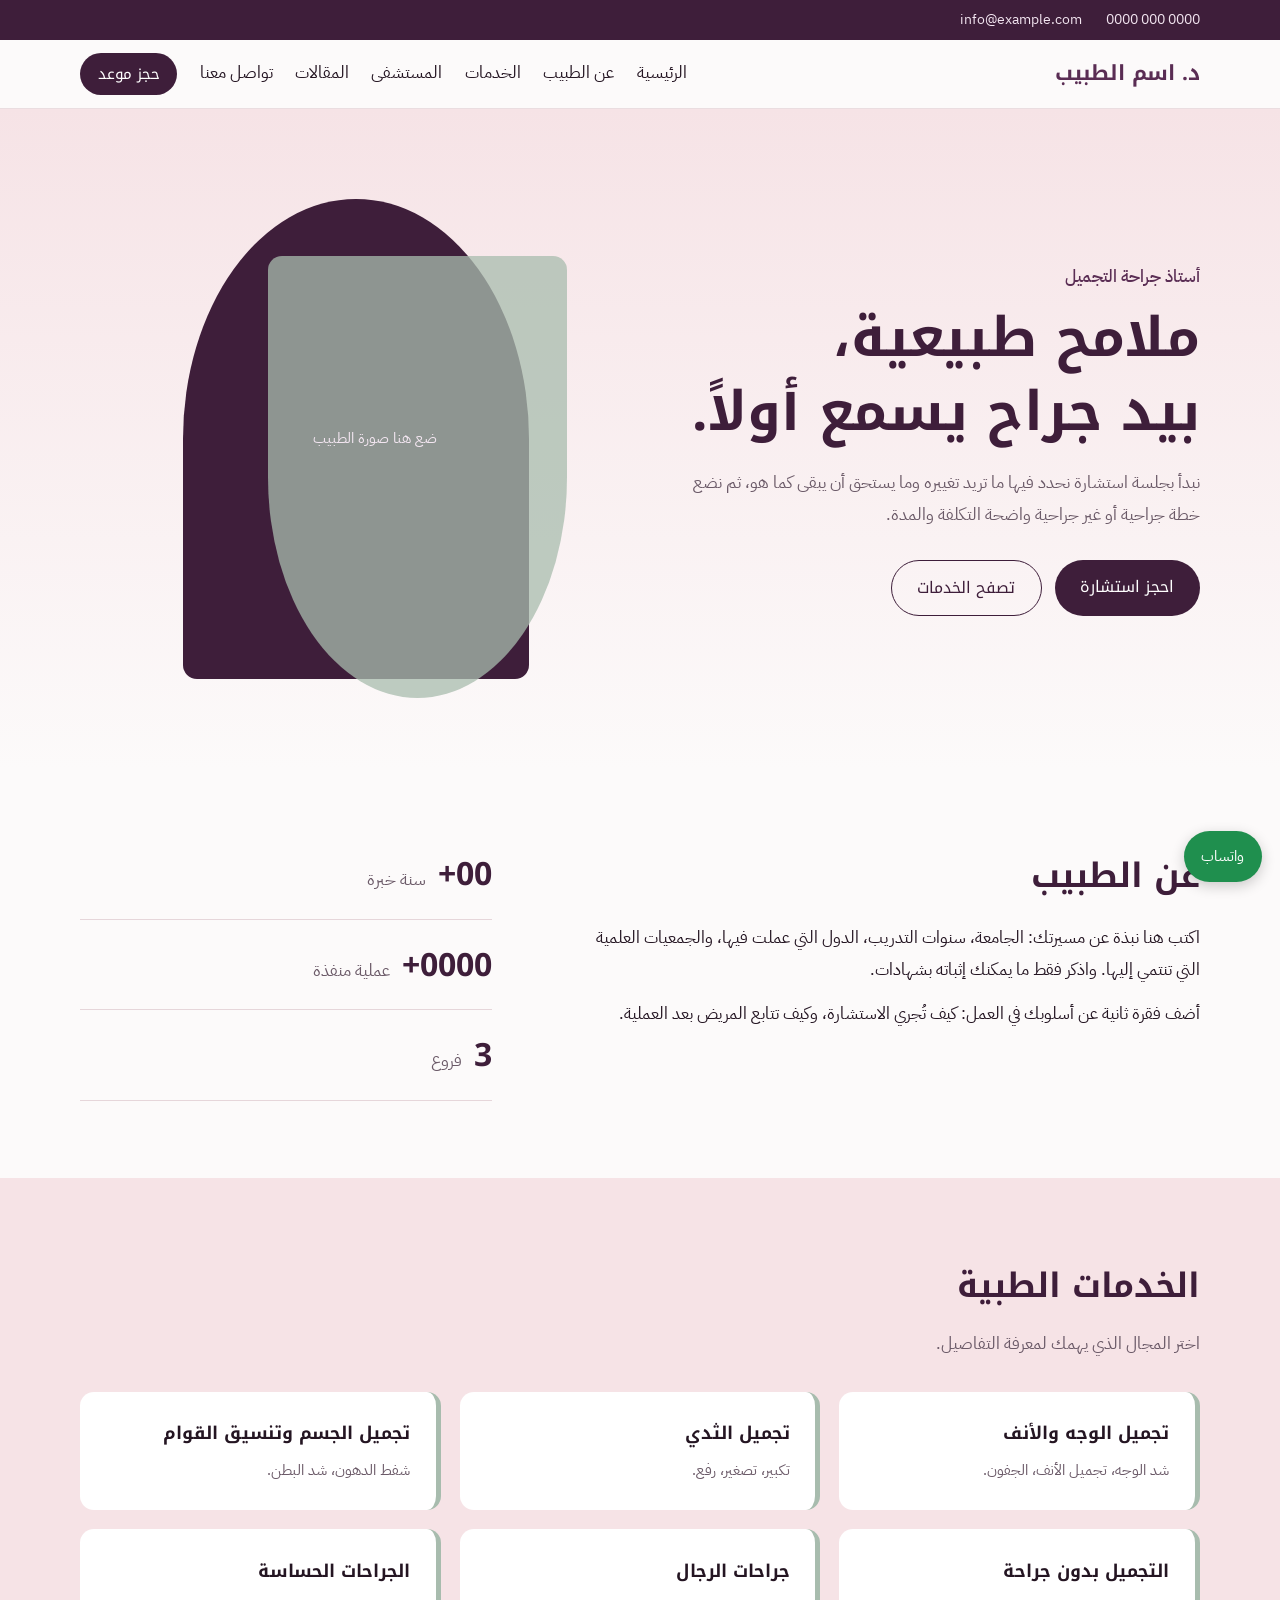
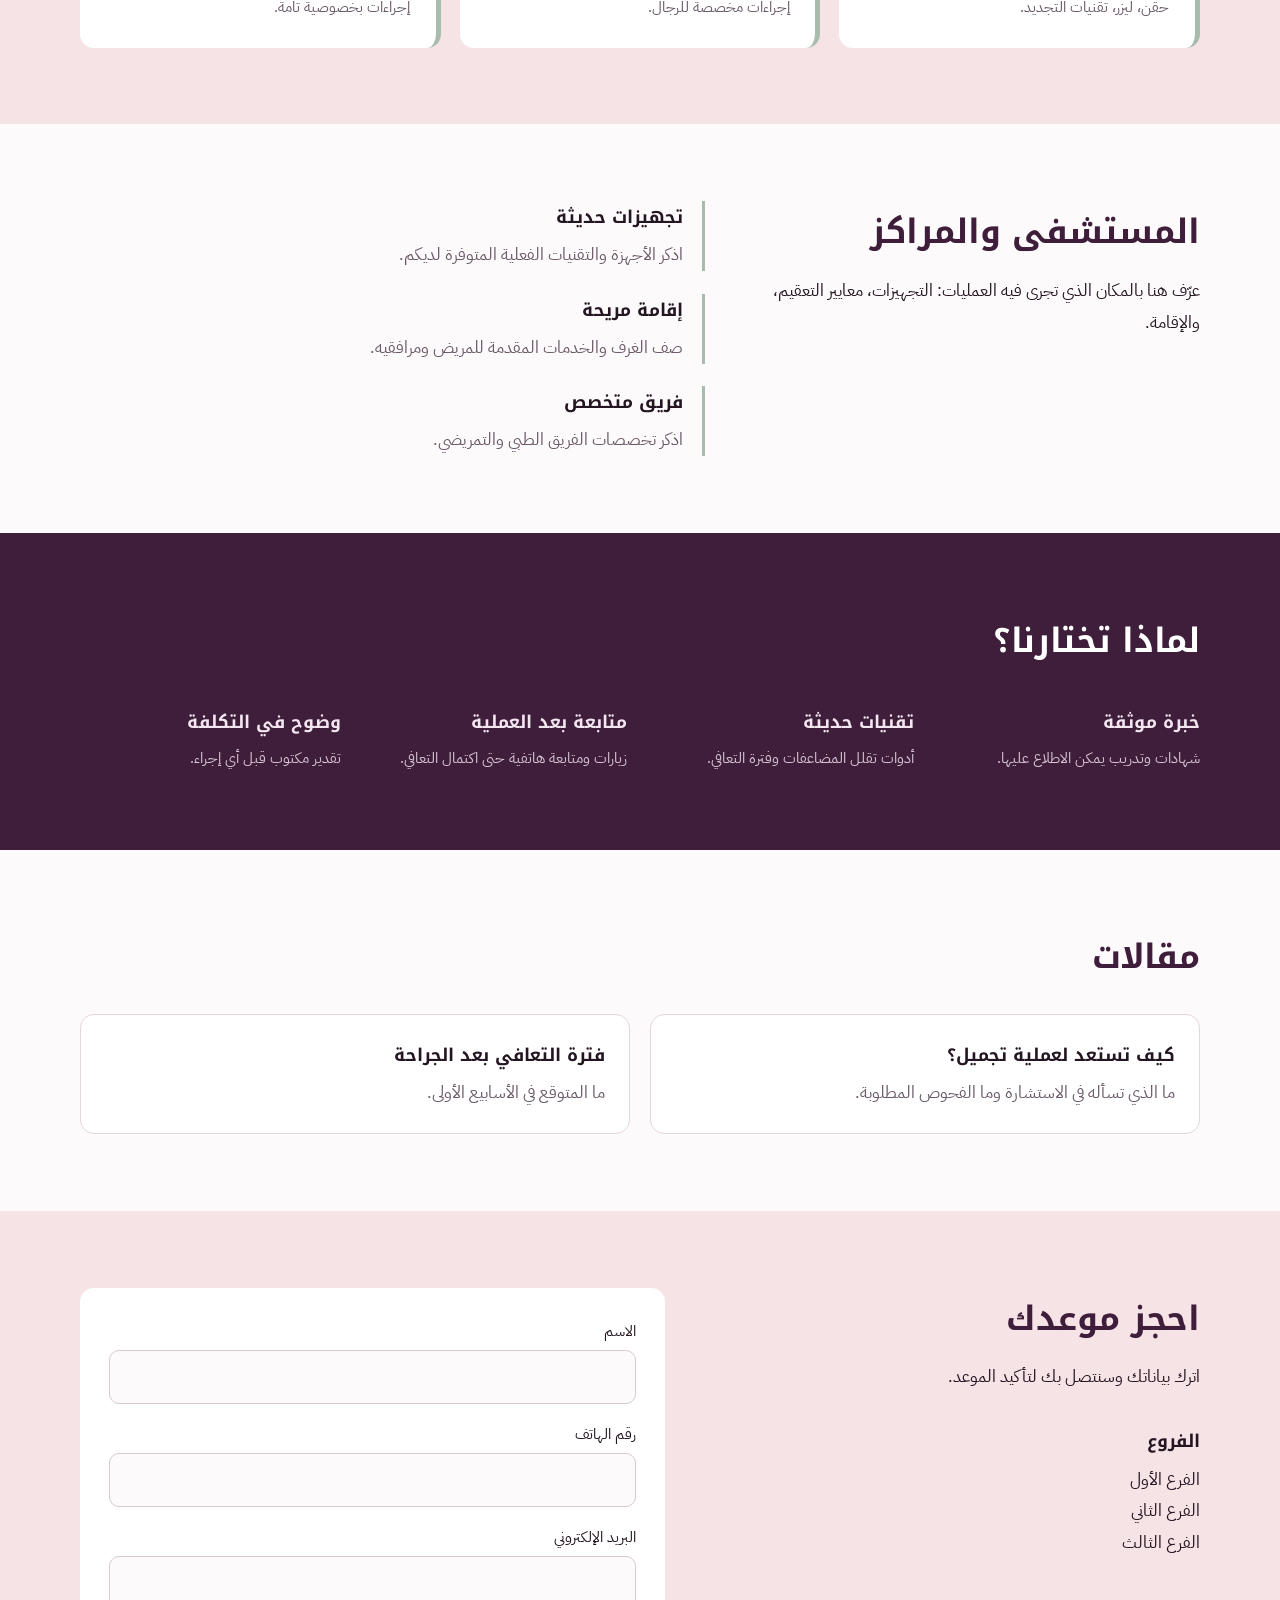
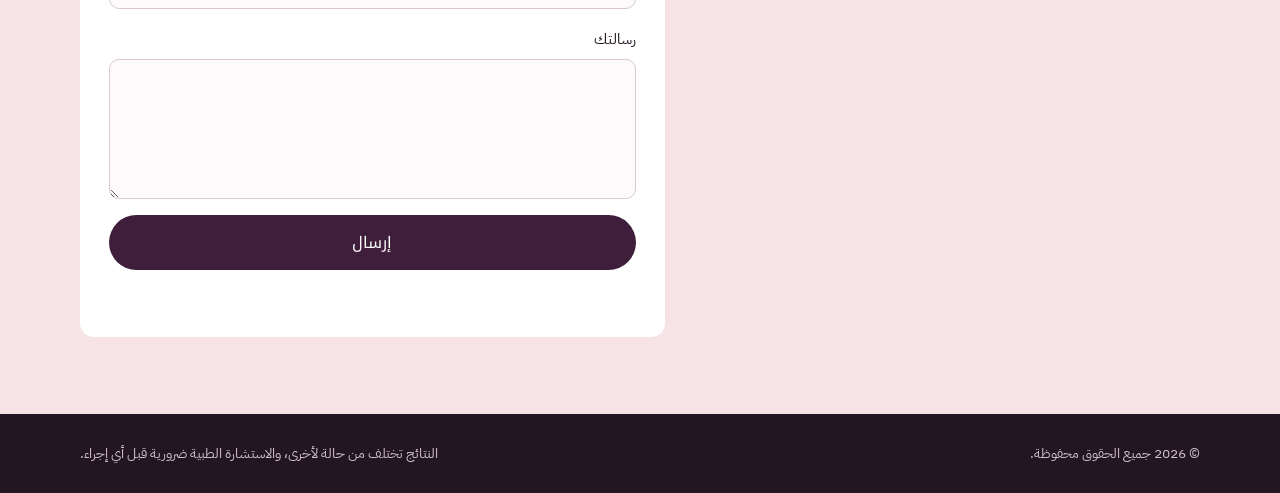
==== index.html @ 547ed529 "Add files via upload" ====
<!DOCTYPE html>
<html lang="ar" dir="rtl">
<head>
  <meta charset="UTF-8">
  <meta name="viewport" content="width=device-width, initial-scale=1">
  <title>عيادة التجميل</title>
  <meta name="description" content="">
  <link rel="preconnect" href="https://fonts.googleapis.com">
  <link rel="preconnect" href="https://fonts.gstatic.com" crossorigin>
  <link href="https://fonts.googleapis.com/css2?family=Noto+Kufi+Arabic:wght@500;700&family=IBM+Plex+Sans+Arabic:wght@400;500&display=swap" rel="stylesheet">
  <link rel="stylesheet" href="style.css">
</head>
<body>
  <a class="skip" href="#content">تخطي إلى المحتوى</a>

  <div class="topbar">
    <div class="container topbar-inner">
      <a id="top-phone" href="#"></a>
      <a id="top-email" href="#"></a>
    </div>
  </div>

  <header class="header">
    <div class="container header-inner">
      <a href="#home" class="logo"><span data-bind="settings.logoPrefix"></span> <span data-bind="settings.doctorName"></span></a>
      <button class="menu-btn" aria-label="القائمة" aria-expanded="false" aria-controls="nav"><span></span><span></span><span></span></button>
      <nav id="nav" class="nav"></nav>
    </div>
  </header>

  <main id="content">
    <section class="hero" id="home">
      <div class="container hero-grid">
        <div class="hero-text">
          <p class="hero-role" data-bind="hero.role"></p>
          <h1 data-bind="hero.title"></h1>
          <p class="lead" data-bind="hero.lead"></p>
          <div class="hero-actions">
            <a class="btn" data-bind="hero.btn1" data-href="hero.btn1Link" href="#"></a>
            <a class="btn btn-ghost" data-bind="hero.btn2" data-href="hero.btn2Link" href="#"></a>
          </div>
        </div>
        <div class="hero-visual" id="hero-visual" aria-hidden="true">
          <div class="shape shape-a"></div>
          <div class="shape shape-b"></div>
          <p class="hero-note">ضع هنا صورة الطبيب</p>
        </div>
      </div>
    </section>

    <section class="section" id="about" data-section="about">
      <div class="container about-grid">
        <div>
          <h2 data-bind="about.title"></h2>
          <p data-bind="about.p1"></p>
          <p data-bind="about.p2"></p>
        </div>
        <ul class="facts" id="facts"></ul>
      </div>
    </section>

    <section class="section section-tint" id="services" data-section="services">
      <div class="container">
        <h2 data-bind="services.title"></h2>
        <p class="section-sub" data-bind="services.subtitle"></p>
        <div class="services" id="services-list"></div>
      </div>
    </section>

    <section class="section" id="hospital" data-section="hospital">
      <div class="container split">
        <div>
          <h2 data-bind="hospital.title"></h2>
          <p data-bind="hospital.text"></p>
        </div>
        <ul class="points" id="points"></ul>
      </div>
    </section>

    <section class="section section-dark" id="why" data-section="why">
      <div class="container">
        <h2 data-bind="why.title"></h2>
        <div class="why" id="why-list"></div>
      </div>
    </section>

    <section class="section" id="articles" data-section="articles">
      <div class="container">
        <h2 data-bind="articles.title"></h2>
        <div class="articles" id="articles-list"></div>
      </div>
    </section>

    <section class="section section-tint" id="contact" data-section="contact">
      <div class="container contact-grid">
        <div>
          <h2 data-bind="contact.title"></h2>
          <p data-bind="contact.text"></p>
          <h3 class="branches-title" data-bind="contact.branchesTitle"></h3>
          <ul class="branches" id="branches"></ul>
        </div>
        <form id="contact-form" novalidate>
          <label>الاسم<input name="name" type="text" required autocomplete="name"></label>
          <label>رقم الهاتف<input name="phone" type="tel" required autocomplete="tel" inputmode="tel"></label>
          <label>البريد الإلكتروني<input name="email" type="email" autocomplete="email"></label>
          <label>رسالتك<textarea name="message" rows="4"></textarea></label>
          <button type="submit" class="btn">إرسال</button>
          <p class="form-status" role="status" aria-live="polite"></p>
        </form>
      </div>
    </section>
  </main>

  <footer class="footer">
    <div class="container footer-inner">
      <p>© <span id="year"></span> <span data-bind="settings.footerText"></span></p>
      <p class="disclaimer" data-bind="settings.disclaimer"></p>
    </div>
  </footer>

  <a class="wa" id="wa" href="#" aria-label="واتساب">واتساب</a>

  <script src="data.js"></script>
  <script src="render.js"></script>
  <script src="script.js"></script>
</body>
</html>
---- style.css ----
:root{
  --plum:#3E1E3A;
  --plum-2:#5A2D54;
  --blush:#F6E3E6;
  --sage:#A8BCAE;
  --paper:#FCFAFA;
  --ink:#241522;
  --muted:#6B5A68;
  --radius:14px;
}
*{box-sizing:border-box;margin:0}
html{scroll-behavior:smooth;scroll-padding-top:80px}
body{font-family:"IBM Plex Sans Arabic",system-ui,sans-serif;background:var(--paper);color:var(--ink);line-height:1.9;font-size:1.05rem}
h1,h2,h3,.logo,.btn{font-family:"Noto Kufi Arabic","IBM Plex Sans Arabic",sans-serif}
h1{font-size:clamp(2rem,5vw,3.4rem);line-height:1.35;color:var(--plum)}
h2{font-size:clamp(1.5rem,3vw,2.1rem);margin-bottom:.6rem;color:var(--plum)}
h3{font-size:1.1rem;margin-bottom:.3rem}
a{color:inherit;text-decoration:none}
:focus-visible{outline:3px solid var(--sage);outline-offset:3px}
.container{width:min(1120px,92%);margin-inline:auto}
.skip{position:absolute;inset-inline-start:-999px;top:0;background:#fff;padding:.5rem 1rem;z-index:100}
.skip:focus{inset-inline-start:0}

.topbar{background:var(--plum);color:#f3e6f1;font-size:.9rem}
.topbar-inner{display:flex;gap:1.5rem;justify-content:flex-start;padding:.4rem 0}

.header{position:sticky;top:0;background:rgba(252,250,250,.95);backdrop-filter:blur(8px);border-bottom:1px solid #eadde0;z-index:50}
.header-inner{display:flex;align-items:center;justify-content:space-between;min-height:68px}
.logo{font-weight:700;font-size:1.3rem;color:var(--plum)}
.logo span{color:var(--plum-2)}
.nav{display:flex;align-items:center;gap:1.4rem}
.nav a:not(.btn){padding:.3rem 0;border-bottom:2px solid transparent}
.nav a:not(.btn):hover{border-color:var(--sage)}
.menu-btn{display:none;background:none;border:0;padding:.5rem;cursor:pointer}
.menu-btn span{display:block;width:24px;height:2px;background:var(--plum);margin:5px 0;transition:.2s}

.btn{display:inline-block;background:var(--plum);color:#fff;padding:.75rem 1.6rem;border-radius:999px;border:0;font-size:1rem;cursor:pointer;transition:background .2s}
.btn:hover{background:var(--plum-2)}
.btn-small{padding:.4rem 1.1rem;font-size:.95rem}
.btn-ghost{background:transparent;color:var(--plum);border:1.5px solid var(--plum)}
.btn-ghost:hover{background:var(--blush)}

.hero{padding:clamp(2.5rem,7vw,6rem) 0;background:linear-gradient(180deg,var(--blush),var(--paper))}
.hero-grid{display:grid;grid-template-columns:1.2fr 1fr;gap:3rem;align-items:center}
.hero-role{color:var(--plum-2);font-weight:500;margin-bottom:.5rem}
.lead{margin:1.2rem 0 1.8rem;color:var(--muted);max-width:52ch}
.hero-actions{display:flex;gap:.8rem;flex-wrap:wrap}
.hero-visual{position:relative;aspect-ratio:4/5;max-height:480px}
.shape{position:absolute;border-radius:50% 50% 14px 14px}
.shape-a{inset:0 10% 0 0;background:var(--plum)}
.shape-b{inset:12% 0 -4% 22%;background:var(--sage);border-radius:14px 14px 50% 50%;opacity:.75}
.hero-note{position:absolute;inset:0;display:grid;place-items:center;color:#f3e6f1;font-size:.95rem}

.section{padding:clamp(3rem,6vw,5rem) 0}
.section-tint{background:var(--blush)}
.section-dark{background:var(--plum);color:#f3e6f1}
.section-dark h2{color:#fff}
.section-sub{color:var(--muted);margin-bottom:2rem}

.about-grid{display:grid;grid-template-columns:1.6fr 1fr;gap:3rem;align-items:start}
.about-grid p{margin-top:.8rem;max-width:62ch}
.facts{list-style:none;padding:0;display:grid;gap:1rem}
.facts li{display:flex;align-items:baseline;gap:.8rem;border-bottom:1px solid #e6d6da;padding-bottom:.8rem}
.facts strong{font-family:"Noto Kufi Arabic";font-size:2rem;color:var(--plum)}
.facts span{color:var(--muted)}

.services{display:grid;grid-template-columns:repeat(3,1fr);gap:1.2rem}
.service{background:#fff;padding:1.6rem;border-radius:var(--radius);border-inline-start:5px solid var(--sage);transition:transform .2s,border-color .2s}
.service:hover{transform:translateY(-3px);border-color:var(--plum)}
.service p{color:var(--muted);font-size:.95rem}

.split{display:grid;grid-template-columns:1fr 1.4fr;gap:3rem}
.points{list-style:none;padding:0;display:grid;gap:1.4rem}
.points li{padding-inline-start:1.2rem;border-inline-start:3px solid var(--sage)}
.points p{color:var(--muted)}

.why{display:grid;grid-template-columns:repeat(4,1fr);gap:1.6rem;margin-top:2rem}
.why p{color:#d8c4d5;font-size:.95rem}

.articles{display:grid;grid-template-columns:repeat(2,1fr);gap:1.2rem;margin-top:1.5rem}
.article{padding:1.5rem;border:1px solid #e6d6da;border-radius:var(--radius);background:#fff}
.article:hover h3{color:var(--plum-2);text-decoration:underline}
.article p{color:var(--muted)}

.contact-grid{display:grid;grid-template-columns:1fr 1.2fr;gap:3rem}
.branches-title{margin-top:2rem}
.branches{padding:0;list-style:none}
.branches a:hover{text-decoration:underline}
form{display:grid;gap:1rem;background:#fff;padding:1.8rem;border-radius:var(--radius)}
label{display:grid;gap:.3rem;font-size:.95rem}
input,textarea{font:inherit;padding:.7rem .9rem;border:1.5px solid #d9c9cd;border-radius:10px;background:var(--paper)}
input:focus,textarea:focus{outline:none;border-color:var(--plum)}
input.invalid{border-color:#b3261e}
.form-status{min-height:1.5em;font-size:.95rem}
.form-status.ok{color:#2d6a3e}
.form-status.err{color:#b3261e}

.footer{background:var(--ink);color:#cdbfcb;padding:1.6rem 0;font-size:.9rem}
.footer-inner{display:flex;justify-content:space-between;gap:1rem;flex-wrap:wrap}

.wa{position:fixed;inset-block-end:18px;inset-inline-start:18px;background:#1f8f4e;color:#fff;padding:.7rem 1.1rem;border-radius:999px;font-size:.95rem;box-shadow:0 4px 14px rgba(0,0,0,.2);z-index:60}

@media (max-width:900px){
  .hero-grid,.about-grid,.split,.contact-grid{grid-template-columns:1fr}
  .hero-visual{max-height:320px;order:-1}
  .services,.why{grid-template-columns:repeat(2,1fr)}
  .articles{grid-template-columns:1fr}
  .menu-btn{display:block}
  .nav{position:absolute;inset-inline:0;top:100%;background:var(--paper);flex-direction:column;align-items:flex-start;padding:1rem 4%;gap:.8rem;border-bottom:1px solid #eadde0;display:none}
  .nav.open{display:flex}
}
@media (max-width:560px){
  .services,.why{grid-template-columns:1fr}
}
@media (prefers-reduced-motion:reduce){
  html{scroll-behavior:auto}
  *{transition:none!important}
}

/* Hero image + hidden sections */
.hero-visual img{width:100%;height:100%;object-fit:cover;border-radius:50% 50% 14px 14px}
.hero h1{white-space:pre-line}
[hidden]{display:none!important}
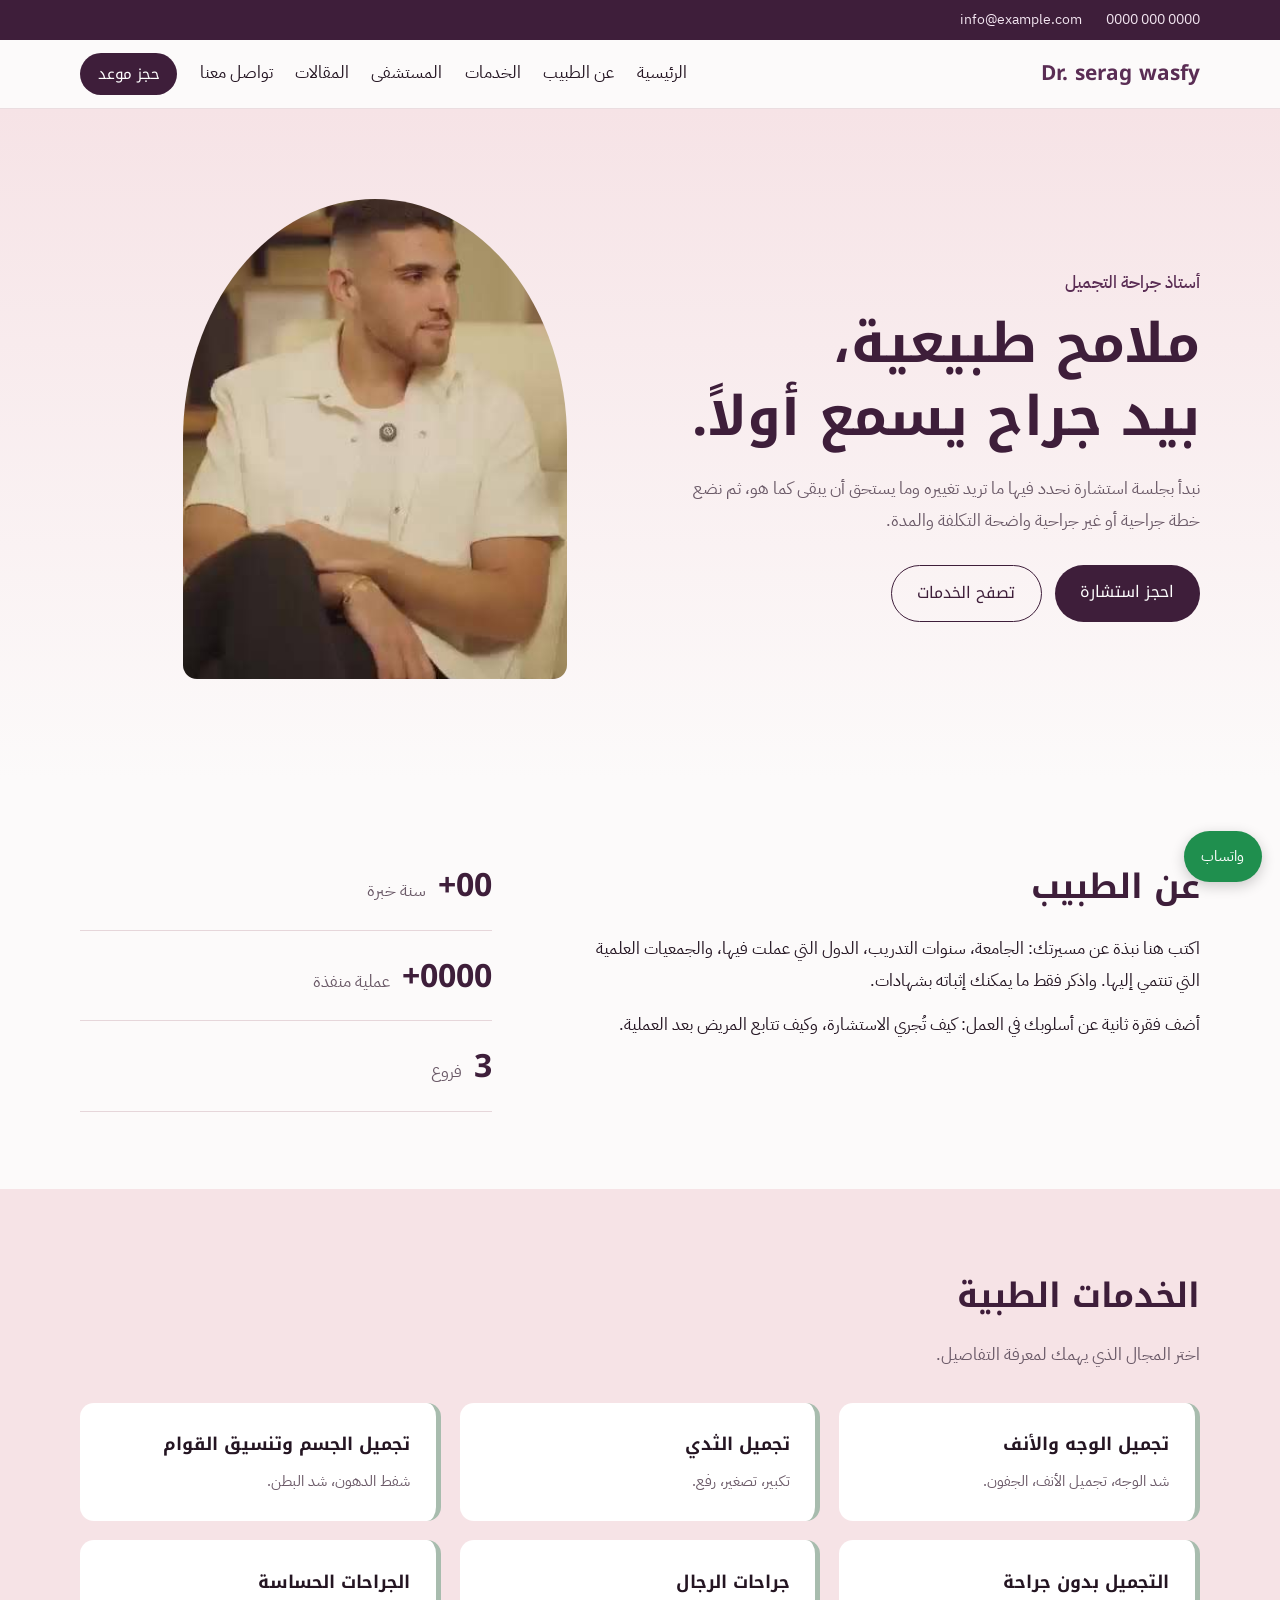
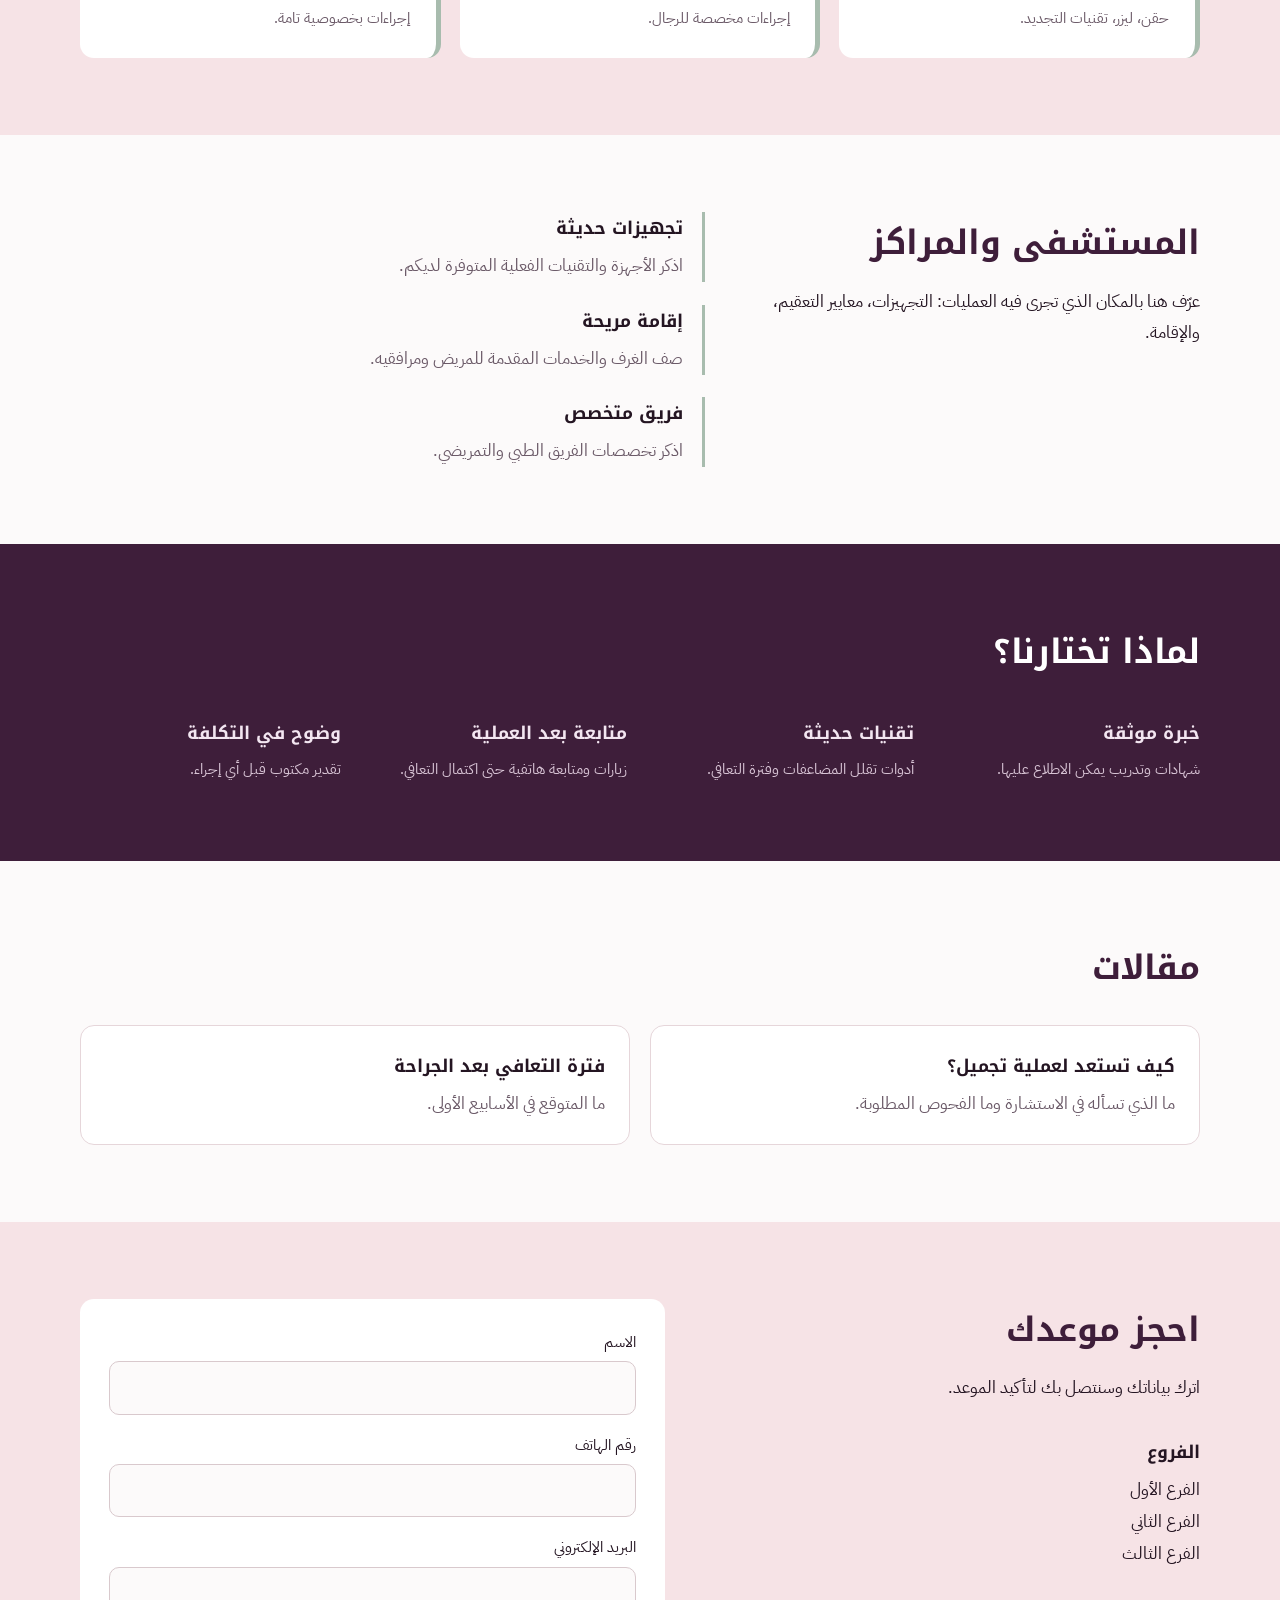
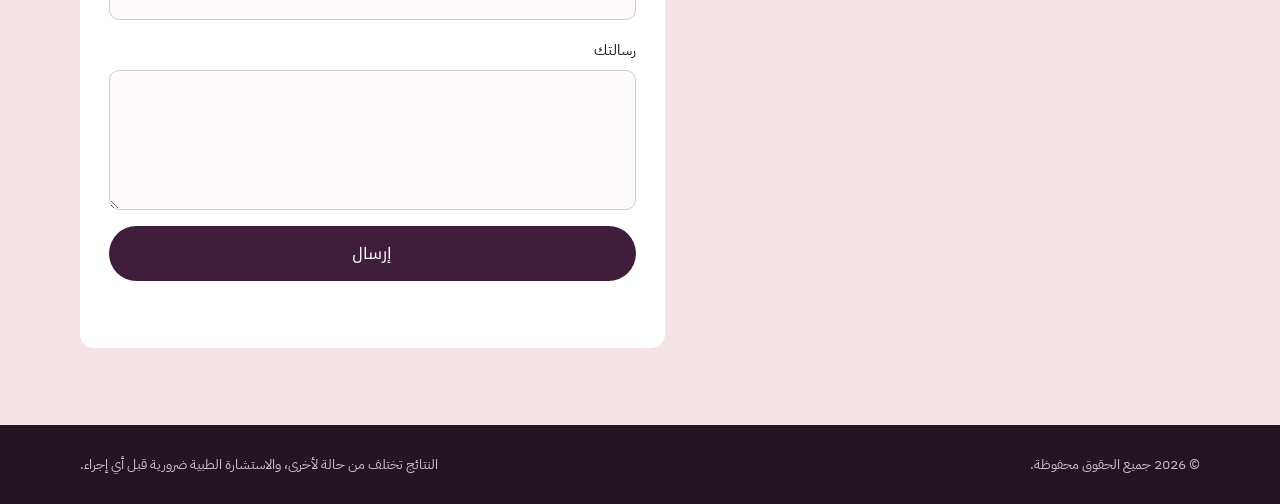
==== commit f6ef3bc8: "Add files via upload" ====
--- a/index.html
+++ b/index.html
@@ -120,7 +120,7 @@
 
   <a class="wa" id="wa" href="#" aria-label="واتساب">واتساب</a>
 
-  <script src="data.js"></script>
+  <script>document.write('<script src="data.js?t=' + Date.now() + '"><\/script>');</script>
   <script src="render.js"></script>
   <script src="script.js"></script>
 </body>
